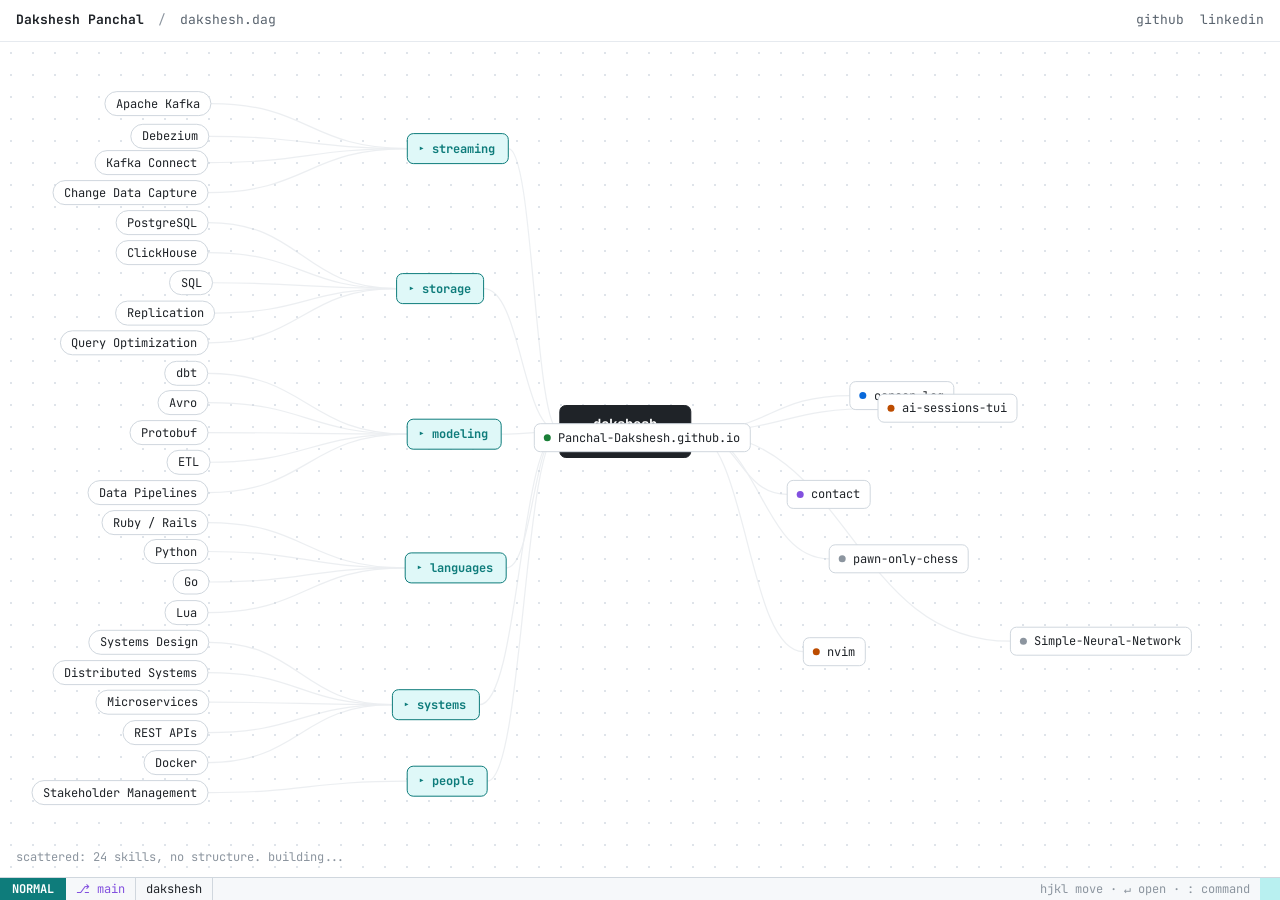
==== index.html @ 07efd490 "dakshesh.dag: skills graph portfolio, built from scratch" ====
<!doctype html>
<html lang="en">
<head>
  <meta charset="utf-8">
  <meta name="viewport" content="width=device-width, initial-scale=1">
  <title>dakshesh.dag</title>
  <meta name="description" content="Dakshesh Panchal, data engineer. Every skill is a source node, and they all end up in the same place.">
  <meta property="og:title" content="dakshesh.dag">
  <meta property="og:description" content="Every skill is a source node. They all end up in the same place.">
  <meta name="theme-color" content="#ffffff">
  <link rel="icon" href="data:image/svg+xml,<svg xmlns='http://www.w3.org/2000/svg' viewBox='0 0 16 16'><circle cx='3' cy='3' r='2' fill='%2357c7c7'/><circle cx='3' cy='13' r='2' fill='%2357c7c7'/><circle cx='13' cy='8' r='3' fill='%231f2328'/><path d='M4 4 L11 7.5 M4 12 L11 8.5' stroke='%231f2328' stroke-width='1.2'/></svg>">
  <link rel="preconnect" href="https://fonts.googleapis.com">
  <link rel="preconnect" href="https://fonts.gstatic.com" crossorigin>
  <link href="https://fonts.googleapis.com/css2?family=JetBrains+Mono:wght@400;500;700&display=swap" rel="stylesheet">
  <link rel="stylesheet" href="style.css">
</head>
<body>
  <header class="topbar">
    <div class="who">
      <span class="name">Dakshesh Panchal</span>
      <span class="sep">/</span>
      <span class="file">dakshesh.dag</span>
    </div>
    <nav class="links">
      <a href="https://github.com/Panchal-Dakshesh" target="_blank" rel="noopener">github</a>
      <a href="https://www.linkedin.com/in/dakshesh-panchal-227a901b6/" target="_blank" rel="noopener">linkedin</a>
    </nav>
  </header>

  <main id="stage" aria-label="Skills graph">
    <svg id="graph" role="img" aria-label="A graph of skills flowing into Dakshesh, and out into projects and career"></svg>
    <p class="caption" id="caption"></p>
  </main>

  <aside id="float" class="float" aria-live="polite" hidden>
    <div class="float-title"><span id="float-title"></span><button type="button" id="float-close" aria-label="Close">esc</button></div>
    <div class="float-body" id="float-body"></div>
  </aside>

  <footer class="statusline" id="statusline">
    <span class="mode" id="mode">NORMAL</span>
    <span class="seg branch">⎇ main</span>
    <span class="seg" id="sel">dakshesh</span>
    <span class="fill"></span>
    <span class="seg dim hint">hjkl move · ↵ open · : command</span>
    <button type="button" class="seg colon" id="colon-btn" aria-label="Open command line">:</button>
    <span class="seg pos" id="pos"></span>
  </footer>
  <form class="cmdline" id="cmdline" autocomplete="off" hidden>
    <label for="cmd">:</label><input id="cmd" spellcheck="false" autocapitalize="off" aria-label="command">
  </form>

  <noscript><p class="noscript">The graph needs JavaScript. The short version: data engineer, Postgres → Debezium → Kafka → ClickHouse. <a href="https://www.linkedin.com/in/dakshesh-panchal-227a901b6/">LinkedIn</a>.</p></noscript>

  <script src="data.js"></script>
  <script src="app.js"></script>
</body>
</html>
---- style.css ----
/* GitHub light, with a celeste accent. White only. :set background=dark is not supported. */
:root {
  --bg: #ffffff;
  --canvas: #f6f8fa;
  --fg: #1f2328;
  --muted: #59636e;
  --faint: #8c959f;
  --border: #d0d7de;
  --border-soft: #e6eaef;
  --dot: #dfe4ea;

  --celeste: #b8f0f0;
  --celeste-2: #dff8f8;
  --celeste-ink: #0e7c7b;

  --blue: #0969da;
  --green: #1a7f37;
  --purple: #8250df;
  --orange: #bc4c00;

  --mono: "JetBrains Mono", ui-monospace, SFMono-Regular, Menlo, Consolas, monospace;
  --sans: -apple-system, BlinkMacSystemFont, "Segoe UI", "Noto Sans", Helvetica, Arial, sans-serif;
}

* { box-sizing: border-box; }
html, body { margin: 0; height: 100%; }
body {
  background: var(--bg);
  color: var(--fg);
  font: 14px/1.6 var(--sans);
  display: flex;
  flex-direction: column;
  overflow: hidden;
}
a { color: var(--blue); text-decoration: none; }
a:hover { text-decoration: underline; }
::selection { background: var(--celeste); }

/* top bar */
.topbar {
  display: flex;
  align-items: center;
  justify-content: space-between;
  gap: 12px;
  padding: 10px 16px;
  border-bottom: 1px solid var(--border-soft);
  font-family: var(--mono);
  font-size: 13px;
}
.topbar .name { font-weight: 700; }
.topbar .sep { color: var(--faint); margin: 0 6px; }
.topbar .file { color: var(--muted); }
.topbar .links { display: flex; gap: 16px; }
.topbar .links a { color: var(--muted); }
.topbar .links a:hover { color: var(--blue); text-decoration: none; }

/* stage */
#stage {
  flex: 1;
  min-height: 0;
  position: relative;
  background-color: var(--bg);
  background-image: radial-gradient(var(--dot) 1px, transparent 1px);
  background-size: 22px 22px;
  overflow: auto;
}
#graph { display: block; width: 100%; height: 100%; }
.caption {
  position: absolute;
  left: 16px;
  bottom: 10px;
  margin: 0;
  font-family: var(--mono);
  font-size: 12px;
  color: var(--faint);
  pointer-events: none;
}

/* graph */
.edge { fill: none; stroke: var(--border); stroke-width: 1.2; transition: stroke .2s, opacity .2s; }
.edge.hot { stroke: var(--celeste-ink); stroke-width: 1.6; }
.packet { fill: var(--celeste-ink); }
.node { cursor: pointer; transition: opacity .2s; }
.node rect { fill: var(--bg); stroke: var(--border); stroke-width: 1; transition: stroke .15s, fill .15s; }
.node text { font-family: var(--mono); font-size: 12px; fill: var(--fg); pointer-events: none; }
.node .sub { font-size: 10.5px; fill: var(--muted); }
.node:hover rect, .node.sel rect { stroke: var(--celeste-ink); }
.node.sel rect { stroke-width: 2; }

.node.k-group rect { fill: var(--celeste-2); stroke: var(--celeste-ink); }
.node.k-group text { font-weight: 700; fill: var(--celeste-ink); }
.node.k-core rect { fill: var(--fg); stroke: var(--fg); }
.node.k-core text { fill: #ffffff; font-weight: 700; font-size: 14px; }
.node.k-core .sub { fill: var(--celeste); font-size: 11px; font-weight: 400; }
.node.k-core.sel rect, .node.k-core:hover rect { stroke: var(--celeste-ink); stroke-width: 3; }
.node.k-out rect { stroke-dasharray: 0; }
.node.k-out .dotc { r: 3.5; }
.node.k-out.s-live .dotc { fill: var(--green); }
.node.k-out.s-building .dotc { fill: var(--orange); }
.node.k-out.s-archived .dotc { fill: var(--faint); }
.node.k-out.s-career .dotc { fill: var(--blue); }
.node.k-out.s-contact .dotc { fill: var(--purple); }

svg.focus .node:not(.hot) { opacity: .28; }
svg.focus .edge:not(.hot) { opacity: .25; }
svg.search .node.k-skill:not(.match) { opacity: .25; }

/* floating window (nvim float) */
.float {
  position: fixed;
  right: 18px;
  top: 64px;
  width: min(400px, calc(100vw - 32px));
  max-height: calc(100vh - 130px);
  display: flex;
  flex-direction: column;
  background: var(--bg);
  border: 1px solid var(--fg);
  border-radius: 6px;
  box-shadow: 0 8px 24px rgba(140, 149, 159, .25);
  z-index: 5;
  animation: pop .16s ease-out;
}
.float[hidden] { display: none; }
@keyframes pop { from { opacity: 0; transform: translateY(6px); } to { opacity: 1; transform: none; } }
.float-title {
  display: flex;
  justify-content: space-between;
  align-items: center;
  padding: 6px 10px 6px 12px;
  border-bottom: 1px solid var(--border);
  font-family: var(--mono);
  font-size: 12px;
  font-weight: 700;
}
.float-title button {
  font: 11px var(--mono);
  color: var(--muted);
  background: var(--canvas);
  border: 1px solid var(--border);
  border-radius: 4px;
  padding: 1px 6px;
  cursor: pointer;
}
.float-body { padding: 14px 16px 16px; overflow-y: auto; }
.float-body h2 { font-size: 20px; margin: 0 0 2px; }
.float-body h3 { font: 700 11px var(--mono); text-transform: uppercase; letter-spacing: .06em; color: var(--muted); margin: 16px 0 6px; }
.float-body p { margin: 0 0 10px; }
.float-body .lede { font-family: var(--mono); font-size: 13px; color: var(--celeste-ink); background: var(--celeste-2); border-left: 3px solid var(--celeste-ink); padding: 8px 10px; margin: 8px 0 12px; }
.float-body .meta { font-family: var(--mono); font-size: 12px; color: var(--muted); }
.pills { display: flex; flex-wrap: wrap; gap: 6px; }
.pill {
  font: 12px var(--mono);
  border: 1px solid var(--border);
  border-radius: 999px;
  padding: 1px 10px;
  background: var(--bg);
  cursor: pointer;
  color: var(--fg);
}
.pill:hover { border-color: var(--celeste-ink); color: var(--celeste-ink); }
.log { list-style: none; margin: 0; padding: 0; font: 12.5px/1.5 var(--mono); }
.log li { display: grid; grid-template-columns: 58px 62px 1fr; gap: 8px; padding: 5px 0; border-bottom: 1px dashed var(--border-soft); }
.log .sha { color: var(--orange); }
.log .ts { color: var(--faint); }
.log .head { color: var(--green); font-weight: 700; }
.log .co { color: var(--muted); }
.kv { font: 12.5px/1.8 var(--mono); }
.kv b { display: inline-block; width: 84px; color: var(--muted); font-weight: 400; }

/* nvim statusline */
.statusline {
  display: flex;
  align-items: stretch;
  font: 12px/22px var(--mono);
  background: var(--canvas);
  border-top: 1px solid var(--border);
  white-space: nowrap;
  overflow: hidden;
}
.statusline .mode { background: var(--celeste-ink); color: #fff; font-weight: 700; padding: 0 12px; }
.statusline .mode.cmd { background: var(--purple); }
.statusline .seg { padding: 0 10px; border-right: 1px solid var(--border); }
.statusline .branch { color: var(--purple); }
.statusline .fill { flex: 1; }
.statusline .dim { color: var(--faint); border-right: 0; }
.statusline .pos { background: var(--celeste); color: var(--celeste-ink); border-right: 0; }
.statusline .colon { display: none; font: inherit; background: none; border: 0; border-left: 1px solid var(--border); cursor: pointer; color: var(--fg); }
.cmdline {
  display: flex;
  align-items: center;
  font: 13px/24px var(--mono);
  padding: 0 10px;
  background: var(--bg);
}
.cmdline[hidden] { display: none; }
.cmdline input { flex: 1; border: 0; outline: 0; font: inherit; color: var(--fg); background: transparent; caret-color: var(--celeste-ink); }
.msg { padding: 0 10px; font: 12px/22px var(--mono); color: var(--muted); }
.noscript { padding: 16px; }

@media (max-width: 760px) {
  body { font-size: 14px; }
  .topbar .sep, .topbar .file { display: none; }
  .statusline .hint, .statusline .branch { display: none; }
  .statusline .colon { display: block; }
  .float {
    left: 0; right: 0; bottom: 0; top: auto;
    width: 100%;
    max-height: 70vh;
    border-radius: 12px 12px 0 0;
    border-bottom: 0;
  }
  .caption { position: static; padding: 6px 16px 12px; }
}

@media (prefers-reduced-motion: reduce) {
  .float { animation: none; }
}
.node:focus { outline: none; }
@media (max-width: 760px) { .edge { stroke: var(--border-soft); } }
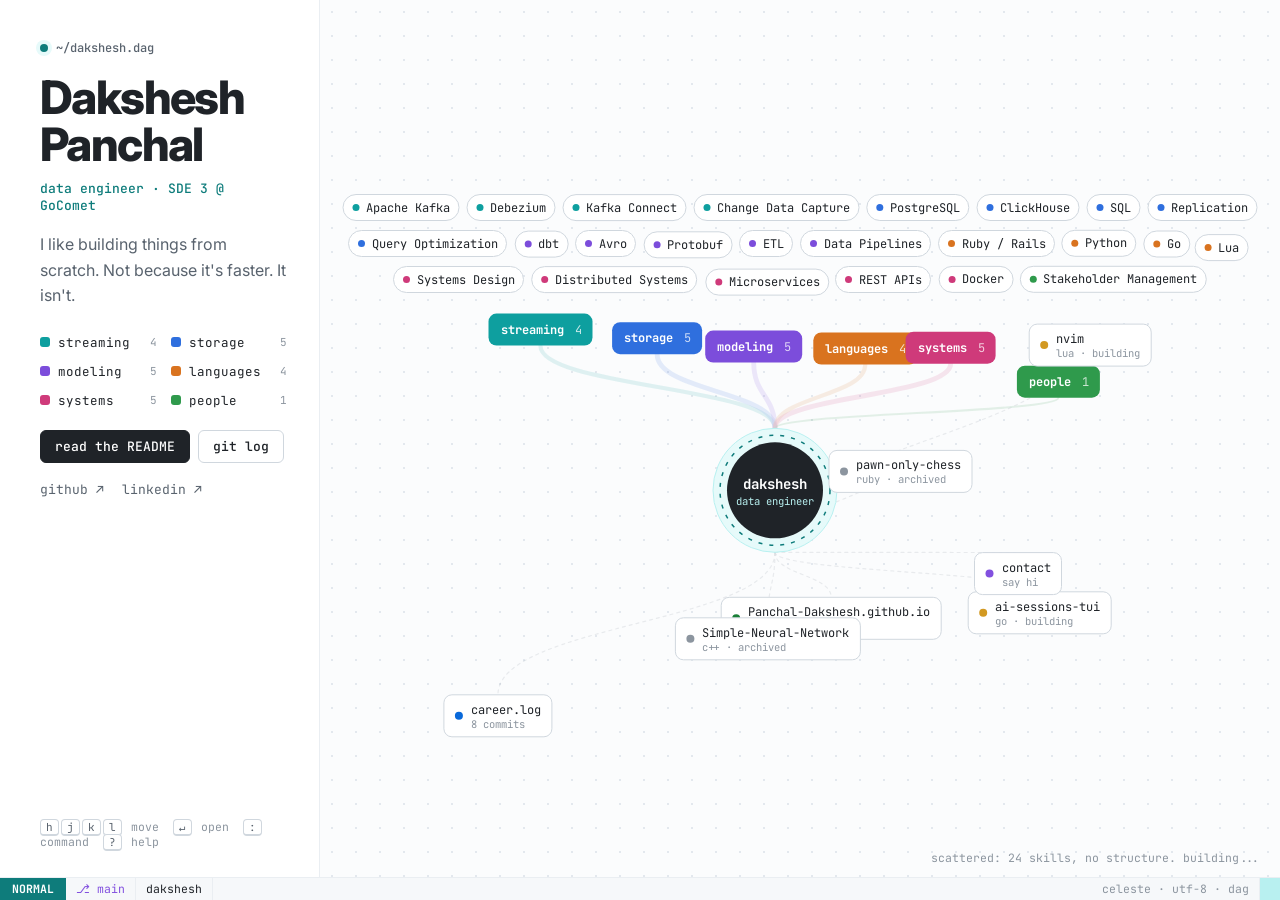
==== commit 18d7a7b9: "Redesign: hero panel, colour-coded skill groups, core node" ====
--- a/index.html
+++ b/index.html
@@ -3,34 +3,45 @@
 <head>
   <meta charset="utf-8">
   <meta name="viewport" content="width=device-width, initial-scale=1">
-  <title>dakshesh.dag</title>
+  <title>Dakshesh Panchal · dakshesh.dag</title>
   <meta name="description" content="Dakshesh Panchal, data engineer. Every skill is a source node, and they all end up in the same place.">
-  <meta property="og:title" content="dakshesh.dag">
+  <meta property="og:title" content="Dakshesh Panchal · dakshesh.dag">
   <meta property="og:description" content="Every skill is a source node. They all end up in the same place.">
   <meta name="theme-color" content="#ffffff">
-  <link rel="icon" href="data:image/svg+xml,<svg xmlns='http://www.w3.org/2000/svg' viewBox='0 0 16 16'><circle cx='3' cy='3' r='2' fill='%2357c7c7'/><circle cx='3' cy='13' r='2' fill='%2357c7c7'/><circle cx='13' cy='8' r='3' fill='%231f2328'/><path d='M4 4 L11 7.5 M4 12 L11 8.5' stroke='%231f2328' stroke-width='1.2'/></svg>">
+  <link rel="icon" href="data:image/svg+xml,<svg xmlns='http://www.w3.org/2000/svg' viewBox='0 0 16 16'><circle cx='3' cy='3' r='2' fill='%230e9f9f'/><circle cx='3' cy='13' r='2' fill='%237c4ddb'/><circle cx='12' cy='8' r='3.5' fill='%231f2328'/><path d='M4.5 3.5 C8 3.5 8 8 9 8 M4.5 12.5 C8 12.5 8 8 9 8' stroke='%2359636e' fill='none' stroke-width='1'/></svg>">
   <link rel="preconnect" href="https://fonts.googleapis.com">
   <link rel="preconnect" href="https://fonts.gstatic.com" crossorigin>
-  <link href="https://fonts.googleapis.com/css2?family=JetBrains+Mono:wght@400;500;700&display=swap" rel="stylesheet">
+  <link href="https://fonts.googleapis.com/css2?family=Inter:wght@400;500;600;800&family=JetBrains+Mono:wght@400;500;700&display=swap" rel="stylesheet">
   <link rel="stylesheet" href="style.css">
 </head>
 <body>
-  <header class="topbar">
-    <div class="who">
-      <span class="name">Dakshesh Panchal</span>
-      <span class="sep">/</span>
-      <span class="file">dakshesh.dag</span>
-    </div>
-    <nav class="links">
-      <a href="https://github.com/Panchal-Dakshesh" target="_blank" rel="noopener">github</a>
-      <a href="https://www.linkedin.com/in/dakshesh-panchal-227a901b6/" target="_blank" rel="noopener">linkedin</a>
-    </nav>
-  </header>
+  <div class="layout">
+    <aside class="hero">
+      <div class="kicker"><span class="dot"></span> ~/dakshesh.dag</div>
+      <h1>Dakshesh<br>Panchal</h1>
+      <p class="role" id="role"></p>
+      <p class="intro" id="intro"></p>
 
-  <main id="stage" aria-label="Skills graph">
-    <svg id="graph" role="img" aria-label="A graph of skills flowing into Dakshesh, and out into projects and career"></svg>
-    <p class="caption" id="caption"></p>
-  </main>
+      <div class="legend" id="legend" aria-label="Skill groups"></div>
+
+      <div class="actions">
+        <button type="button" class="btn primary" data-open="core">read the README</button>
+        <button type="button" class="btn" data-open="o:career">git log</button>
+      </div>
+
+      <nav class="links">
+        <a href="https://github.com/Panchal-Dakshesh" target="_blank" rel="noopener">github ↗</a>
+        <a href="https://www.linkedin.com/in/dakshesh-panchal-227a901b6/" target="_blank" rel="noopener">linkedin ↗</a>
+      </nav>
+
+      <p class="keys"><kbd>h</kbd><kbd>j</kbd><kbd>k</kbd><kbd>l</kbd> move &nbsp;<kbd>↵</kbd> open &nbsp;<kbd>:</kbd> command &nbsp;<kbd>?</kbd> help</p>
+    </aside>
+
+    <main id="stage" aria-label="Skills graph">
+      <svg id="graph" role="img" aria-label="A graph of skills flowing into Dakshesh, and out into projects and career"></svg>
+      <p class="caption" id="caption"></p>
+    </main>
+  </div>
 
   <aside id="float" class="float" aria-live="polite" hidden>
     <div class="float-title"><span id="float-title"></span><button type="button" id="float-close" aria-label="Close">esc</button></div>
@@ -42,7 +53,7 @@
     <span class="seg branch">⎇ main</span>
     <span class="seg" id="sel">dakshesh</span>
     <span class="fill"></span>
-    <span class="seg dim hint">hjkl move · ↵ open · : command</span>
+    <span class="seg dim hint">celeste · utf-8 · dag</span>
     <button type="button" class="seg colon" id="colon-btn" aria-label="Open command line">:</button>
     <span class="seg pos" id="pos"></span>
   </footer>
--- a/style.css
+++ b/style.css
@@ -1,4 +1,4 @@
-/* GitHub light, with a celeste accent. White only. :set background=dark is not supported. */
+/* GitHub light + a celeste accent. White only. :set background=dark is not supported. */
 :root {
   --bg: #ffffff;
   --canvas: #f6f8fa;
@@ -6,11 +6,11 @@
   --muted: #59636e;
   --faint: #8c959f;
   --border: #d0d7de;
-  --border-soft: #e6eaef;
-  --dot: #dfe4ea;
+  --border-soft: #eaeef2;
+  --dot: #e3e8ee;
 
   --celeste: #b8f0f0;
-  --celeste-2: #dff8f8;
+  --celeste-2: #e6fafa;
   --celeste-ink: #0e7c7b;
 
   --blue: #0969da;
@@ -19,7 +19,7 @@
   --orange: #bc4c00;
 
   --mono: "JetBrains Mono", ui-monospace, SFMono-Regular, Menlo, Consolas, monospace;
-  --sans: -apple-system, BlinkMacSystemFont, "Segoe UI", "Noto Sans", Helvetica, Arial, sans-serif;
+  --sans: "Inter", -apple-system, BlinkMacSystemFont, "Segoe UI", Helvetica, Arial, sans-serif;
 }
 
 * { box-sizing: border-box; }
@@ -27,194 +27,276 @@
 body {
   background: var(--bg);
   color: var(--fg);
-  font: 14px/1.6 var(--sans);
+  font: 15px/1.6 var(--sans);
   display: flex;
   flex-direction: column;
   overflow: hidden;
+  -webkit-font-smoothing: antialiased;
 }
 a { color: var(--blue); text-decoration: none; }
 a:hover { text-decoration: underline; }
 ::selection { background: var(--celeste); }
-
-/* top bar */
-.topbar {
-  display: flex;
-  align-items: center;
-  justify-content: space-between;
-  gap: 12px;
-  padding: 10px 16px;
-  border-bottom: 1px solid var(--border-soft);
-  font-family: var(--mono);
-  font-size: 13px;
-}
-.topbar .name { font-weight: 700; }
-.topbar .sep { color: var(--faint); margin: 0 6px; }
-.topbar .file { color: var(--muted); }
-.topbar .links { display: flex; gap: 16px; }
-.topbar .links a { color: var(--muted); }
-.topbar .links a:hover { color: var(--blue); text-decoration: none; }
-
-/* stage */
-#stage {
+button { font: inherit; }
+
+.layout {
   flex: 1;
   min-height: 0;
+  display: grid;
+  grid-template-columns: minmax(300px, 25%) 1fr;
+}
+
+/* ------------------------------------------------ hero */
+.hero {
+  padding: 40px 32px 28px 40px;
+  display: flex;
+  flex-direction: column;
+  gap: 18px;
+  border-right: 1px solid var(--border-soft);
+  overflow-y: auto;
+  background: var(--bg);
+}
+.kicker {
+  font: 500 12px var(--mono);
+  color: var(--muted);
+  display: flex;
+  align-items: center;
+  gap: 8px;
+}
+.kicker .dot {
+  width: 8px; height: 8px; border-radius: 50%;
+  background: var(--celeste-ink);
+  box-shadow: 0 0 0 4px var(--celeste-2);
+  animation: beat 2.4s ease-in-out infinite;
+}
+@keyframes beat { 50% { box-shadow: 0 0 0 7px var(--celeste-2); } }
+.hero h1 {
+  font-size: clamp(38px, 3.6vw, 56px);
+  line-height: 1.02;
+  letter-spacing: -0.035em;
+  font-weight: 800;
+  margin: 0;
+}
+.role { font: 500 13px var(--mono); color: var(--celeste-ink); margin: -6px 0 0; }
+.intro { font-size: 16px; color: var(--muted); margin: 0; max-width: 34ch; }
+
+.legend { display: grid; grid-template-columns: 1fr 1fr; gap: 6px 14px; margin-top: 4px; }
+.legend button {
+  display: flex; align-items: center; gap: 8px;
+  background: none; border: 0; padding: 3px 0; cursor: pointer;
+  font: 12.5px var(--mono); color: var(--fg); text-align: left;
+}
+.legend button:hover span:last-child { text-decoration: underline; text-underline-offset: 3px; }
+.legend i { width: 10px; height: 10px; border-radius: 3px; background: var(--c); flex: none; }
+.legend small { color: var(--faint); font-size: 11px; margin-left: auto; }
+
+.actions { display: flex; gap: 8px; flex-wrap: wrap; }
+.btn {
+  font: 500 13px var(--mono);
+  padding: 7px 14px;
+  border-radius: 6px;
+  border: 1px solid var(--border);
+  background: var(--bg);
+  color: var(--fg);
+  cursor: pointer;
+  transition: border-color .15s, background .15s;
+}
+.btn:hover { border-color: var(--fg); }
+.btn.primary { background: var(--fg); border-color: var(--fg); color: #fff; }
+.btn.primary:hover { background: #000; }
+
+.links { display: flex; gap: 18px; font: 13px var(--mono); }
+.links a { color: var(--muted); }
+.links a:hover { color: var(--celeste-ink); text-decoration: none; }
+
+.keys { margin: auto 0 0; font: 11.5px var(--mono); color: var(--faint); }
+kbd {
+  font: 11px var(--mono);
+  border: 1px solid var(--border);
+  border-bottom-width: 2px;
+  border-radius: 4px;
+  padding: 0 5px;
+  margin-right: 2px;
+  color: var(--muted);
+  background: var(--bg);
+}
+
+/* ------------------------------------------------ stage */
+#stage {
   position: relative;
-  background-color: var(--bg);
+  min-height: 0;
+  overflow: auto;
+  background-color: #fbfcfd;
   background-image: radial-gradient(var(--dot) 1px, transparent 1px);
-  background-size: 22px 22px;
-  overflow: auto;
+  background-size: 24px 24px;
 }
 #graph { display: block; width: 100%; height: 100%; }
 .caption {
   position: absolute;
-  left: 16px;
-  bottom: 10px;
+  right: 20px;
+  bottom: 12px;
   margin: 0;
-  font-family: var(--mono);
-  font-size: 12px;
+  font: 11.5px var(--mono);
   color: var(--faint);
   pointer-events: none;
 }
 
-/* graph */
-.edge { fill: none; stroke: var(--border); stroke-width: 1.2; transition: stroke .2s, opacity .2s; }
-.edge.hot { stroke: var(--celeste-ink); stroke-width: 1.6; }
-.packet { fill: var(--celeste-ink); }
+/* ------------------------------------------------ graph */
+.edge { fill: none; stroke: var(--c, var(--border)); stroke-opacity: .32; stroke-linecap: round; transition: stroke-opacity .2s, opacity .2s; }
+.edge.out { stroke: var(--faint); stroke-opacity: .45; stroke-dasharray: 3 4; }
+.edge.hot { stroke-opacity: .95; }
+.packet { fill: var(--c, var(--celeste-ink)); }
+
 .node { cursor: pointer; transition: opacity .2s; }
-.node rect { fill: var(--bg); stroke: var(--border); stroke-width: 1; transition: stroke .15s, fill .15s; }
+.node:focus { outline: none; }
 .node text { font-family: var(--mono); font-size: 12px; fill: var(--fg); pointer-events: none; }
-.node .sub { font-size: 10.5px; fill: var(--muted); }
-.node:hover rect, .node.sel rect { stroke: var(--celeste-ink); }
-.node.sel rect { stroke-width: 2; }
-
-.node.k-group rect { fill: var(--celeste-2); stroke: var(--celeste-ink); }
-.node.k-group text { font-weight: 700; fill: var(--celeste-ink); }
-.node.k-core rect { fill: var(--fg); stroke: var(--fg); }
-.node.k-core text { fill: #ffffff; font-weight: 700; font-size: 14px; }
-.node.k-core .sub { fill: var(--celeste); font-size: 11px; font-weight: 400; }
-.node.k-core.sel rect, .node.k-core:hover rect { stroke: var(--celeste-ink); stroke-width: 3; }
-.node.k-out rect { stroke-dasharray: 0; }
-.node.k-out .dotc { r: 3.5; }
+.node .sub { font-size: 10.5px; fill: var(--faint); }
+
+.node.k-skill rect { fill: var(--bg); stroke: var(--border); stroke-width: 1; transition: stroke .15s; }
+.node.k-skill .dotc { fill: var(--c); }
+.node.k-skill:hover rect, .node.k-skill.sel rect { stroke: var(--c); }
+.node.k-skill.sel rect { stroke-width: 1.8; }
+
+.node.k-group rect { fill: var(--c); stroke: none; }
+.node.k-group text { fill: #fff; font-weight: 700; }
+.node.k-group .count { fill: #fff; opacity: .75; font-weight: 400; }
+.node.k-group.sel rect, .node.k-group:hover rect { filter: drop-shadow(0 3px 6px rgba(31, 35, 40, .18)); }
+.node.k-group.sel .ring { stroke: var(--c); }
+.ring { fill: none; stroke: transparent; stroke-width: 2; }
+
+.node.k-core .halo { fill: var(--celeste-2); stroke: var(--celeste); stroke-width: 1; }
+.node.k-core .disc { fill: var(--fg); }
+.node.k-core text { fill: #fff; font-weight: 700; font-size: 14px; }
+.node.k-core .sub { fill: var(--celeste); font-size: 10.5px; font-weight: 400; }
+.node.k-core .spin { fill: none; stroke: var(--celeste-ink); stroke-width: 1.5; stroke-dasharray: 4 7; transform-box: fill-box; transform-origin: center; animation: spin 24s linear infinite; }
+@keyframes spin { to { transform: rotate(360deg); } }
+
+.node.k-out rect { fill: var(--bg); stroke: var(--border); transition: stroke .15s; }
+.node.k-out:hover rect, .node.k-out.sel rect { stroke: var(--fg); }
+.node.k-out .dotc { r: 4; }
 .node.k-out.s-live .dotc { fill: var(--green); }
-.node.k-out.s-building .dotc { fill: var(--orange); }
+.node.k-out.s-building .dotc { fill: #d29922; }
 .node.k-out.s-archived .dotc { fill: var(--faint); }
 .node.k-out.s-career .dotc { fill: var(--blue); }
 .node.k-out.s-contact .dotc { fill: var(--purple); }
 
-svg.focus .node:not(.hot) { opacity: .28; }
-svg.focus .edge:not(.hot) { opacity: .25; }
-svg.search .node.k-skill:not(.match) { opacity: .25; }
-
-/* floating window (nvim float) */
+svg.focus .node:not(.hot) { opacity: .22; }
+svg.focus .edge:not(.hot) { opacity: .12; }
+svg.search .node.k-skill:not(.match) { opacity: .2; }
+
+/* ------------------------------------------------ floating window */
 .float {
   position: fixed;
-  right: 18px;
-  top: 64px;
-  width: min(400px, calc(100vw - 32px));
-  max-height: calc(100vh - 130px);
+  right: 20px;
+  top: 20px;
+  width: min(420px, calc(100vw - 32px));
+  max-height: calc(100vh - 70px);
   display: flex;
   flex-direction: column;
   background: var(--bg);
-  border: 1px solid var(--fg);
-  border-radius: 6px;
-  box-shadow: 0 8px 24px rgba(140, 149, 159, .25);
+  border: 1px solid var(--border);
+  border-radius: 10px;
+  box-shadow: 0 1px 0 rgba(31,35,40,.04), 0 16px 40px rgba(66, 74, 83, .18);
   z-index: 5;
   animation: pop .16s ease-out;
+  overflow: hidden;
 }
 .float[hidden] { display: none; }
-@keyframes pop { from { opacity: 0; transform: translateY(6px); } to { opacity: 1; transform: none; } }
+@keyframes pop { from { opacity: 0; transform: translateY(6px) scale(.99); } to { opacity: 1; transform: none; } }
 .float-title {
   display: flex;
   justify-content: space-between;
   align-items: center;
-  padding: 6px 10px 6px 12px;
-  border-bottom: 1px solid var(--border);
-  font-family: var(--mono);
-  font-size: 12px;
-  font-weight: 700;
+  padding: 8px 10px 8px 14px;
+  background: var(--canvas);
+  border-bottom: 1px solid var(--border-soft);
+  font: 500 12px var(--mono);
+  color: var(--muted);
 }
 .float-title button {
   font: 11px var(--mono);
   color: var(--muted);
-  background: var(--canvas);
+  background: var(--bg);
   border: 1px solid var(--border);
   border-radius: 4px;
-  padding: 1px 6px;
+  padding: 1px 7px;
   cursor: pointer;
 }
-.float-body { padding: 14px 16px 16px; overflow-y: auto; }
-.float-body h2 { font-size: 20px; margin: 0 0 2px; }
-.float-body h3 { font: 700 11px var(--mono); text-transform: uppercase; letter-spacing: .06em; color: var(--muted); margin: 16px 0 6px; }
-.float-body p { margin: 0 0 10px; }
-.float-body .lede { font-family: var(--mono); font-size: 13px; color: var(--celeste-ink); background: var(--celeste-2); border-left: 3px solid var(--celeste-ink); padding: 8px 10px; margin: 8px 0 12px; }
-.float-body .meta { font-family: var(--mono); font-size: 12px; color: var(--muted); }
+.float-body { padding: 18px 20px 20px; overflow-y: auto; }
+.float-body h2 { font-size: 24px; letter-spacing: -0.02em; line-height: 1.15; margin: 0 0 4px; }
+.float-body h3 { font: 700 10.5px var(--mono); text-transform: uppercase; letter-spacing: .08em; color: var(--faint); margin: 18px 0 8px; }
+.float-body p { margin: 0 0 10px; color: #3d444d; }
+.float-body .lede { font: 13px/1.55 var(--mono); color: var(--celeste-ink); background: var(--celeste-2); border-radius: 6px; padding: 10px 12px; margin: 10px 0 14px; }
+.float-body .meta { font: 12px var(--mono); color: var(--muted); }
+.swatch { display: inline-block; width: 10px; height: 10px; border-radius: 3px; background: var(--c); margin-right: 6px; vertical-align: 0; }
 .pills { display: flex; flex-wrap: wrap; gap: 6px; }
 .pill {
   font: 12px var(--mono);
   border: 1px solid var(--border);
   border-radius: 999px;
-  padding: 1px 10px;
+  padding: 2px 10px;
   background: var(--bg);
   cursor: pointer;
   color: var(--fg);
 }
-.pill:hover { border-color: var(--celeste-ink); color: var(--celeste-ink); }
+.pill:hover { border-color: var(--c, var(--celeste-ink)); color: var(--c, var(--celeste-ink)); }
 .log { list-style: none; margin: 0; padding: 0; font: 12.5px/1.5 var(--mono); }
-.log li { display: grid; grid-template-columns: 58px 62px 1fr; gap: 8px; padding: 5px 0; border-bottom: 1px dashed var(--border-soft); }
+.log li { display: grid; grid-template-columns: 62px 64px 1fr; gap: 8px; padding: 6px 0; border-bottom: 1px solid var(--border-soft); }
 .log .sha { color: var(--orange); }
 .log .ts { color: var(--faint); }
 .log .head { color: var(--green); font-weight: 700; }
 .log .co { color: var(--muted); }
-.kv { font: 12.5px/1.8 var(--mono); }
-.kv b { display: inline-block; width: 84px; color: var(--muted); font-weight: 400; }
-
-/* nvim statusline */
+.kv { font: 12.5px/1.9 var(--mono); }
+.kv b { display: inline-block; width: 84px; color: var(--faint); font-weight: 400; }
+
+/* ------------------------------------------------ nvim statusline */
 .statusline {
   display: flex;
   align-items: stretch;
-  font: 12px/22px var(--mono);
+  font: 11.5px/22px var(--mono);
   background: var(--canvas);
-  border-top: 1px solid var(--border);
+  border-top: 1px solid var(--border-soft);
   white-space: nowrap;
   overflow: hidden;
 }
 .statusline .mode { background: var(--celeste-ink); color: #fff; font-weight: 700; padding: 0 12px; }
 .statusline .mode.cmd { background: var(--purple); }
-.statusline .seg { padding: 0 10px; border-right: 1px solid var(--border); }
+.statusline .seg { padding: 0 10px; border-right: 1px solid var(--border-soft); color: var(--muted); }
 .statusline .branch { color: var(--purple); }
+.statusline #sel { color: var(--fg); }
 .statusline .fill { flex: 1; }
-.statusline .dim { color: var(--faint); border-right: 0; }
+.statusline .dim { color: var(--faint); }
 .statusline .pos { background: var(--celeste); color: var(--celeste-ink); border-right: 0; }
-.statusline .colon { display: none; font: inherit; background: none; border: 0; border-left: 1px solid var(--border); cursor: pointer; color: var(--fg); }
-.cmdline {
-  display: flex;
-  align-items: center;
-  font: 13px/24px var(--mono);
-  padding: 0 10px;
-  background: var(--bg);
-}
+.statusline .colon { display: none; background: none; border: 0; border-left: 1px solid var(--border-soft); cursor: pointer; color: var(--fg); }
+.cmdline { display: flex; align-items: center; font: 13px/26px var(--mono); padding: 0 10px; background: var(--bg); border-top: 1px solid var(--border-soft); }
 .cmdline[hidden] { display: none; }
 .cmdline input { flex: 1; border: 0; outline: 0; font: inherit; color: var(--fg); background: transparent; caret-color: var(--celeste-ink); }
-.msg { padding: 0 10px; font: 12px/22px var(--mono); color: var(--muted); }
+.msg { padding: 0 12px; font: 12px/24px var(--mono); color: var(--muted); border-top: 1px solid var(--border-soft); }
 .noscript { padding: 16px; }
 
-@media (max-width: 760px) {
-  body { font-size: 14px; }
-  .topbar .sep, .topbar .file { display: none; }
+/* ------------------------------------------------ small screens */
+@media (max-width: 900px) {
+  body { overflow: auto; height: auto; display: block; }
+  html { height: auto; }
+  .layout { display: block; }
+  .hero { padding: 28px 16px 20px; border-right: 0; border-bottom: 1px solid var(--border-soft); }
+  .hero h1 { font-size: 42px; }
+  .keys { display: none; }
+  #stage { overflow: visible; }
+  .caption { position: static; padding: 8px 16px 16px; }
+  .statusline { position: sticky; bottom: 0; }
   .statusline .hint, .statusline .branch { display: none; }
   .statusline .colon { display: block; }
   .float {
     left: 0; right: 0; bottom: 0; top: auto;
     width: 100%;
-    max-height: 70vh;
-    border-radius: 12px 12px 0 0;
+    max-height: 72vh;
+    border-radius: 14px 14px 0 0;
     border-bottom: 0;
   }
-  .caption { position: static; padding: 6px 16px 12px; }
 }
 
 @media (prefers-reduced-motion: reduce) {
-  .float { animation: none; }
-}
-.node:focus { outline: none; }
-@media (max-width: 760px) { .edge { stroke: var(--border-soft); } }
+  .float, .kicker .dot, .node.k-core .spin { animation: none; }
+}
+svg.portrait .edge.s2g { opacity: 0; }
+svg.portrait .edge.s2g.hot { opacity: 1; }
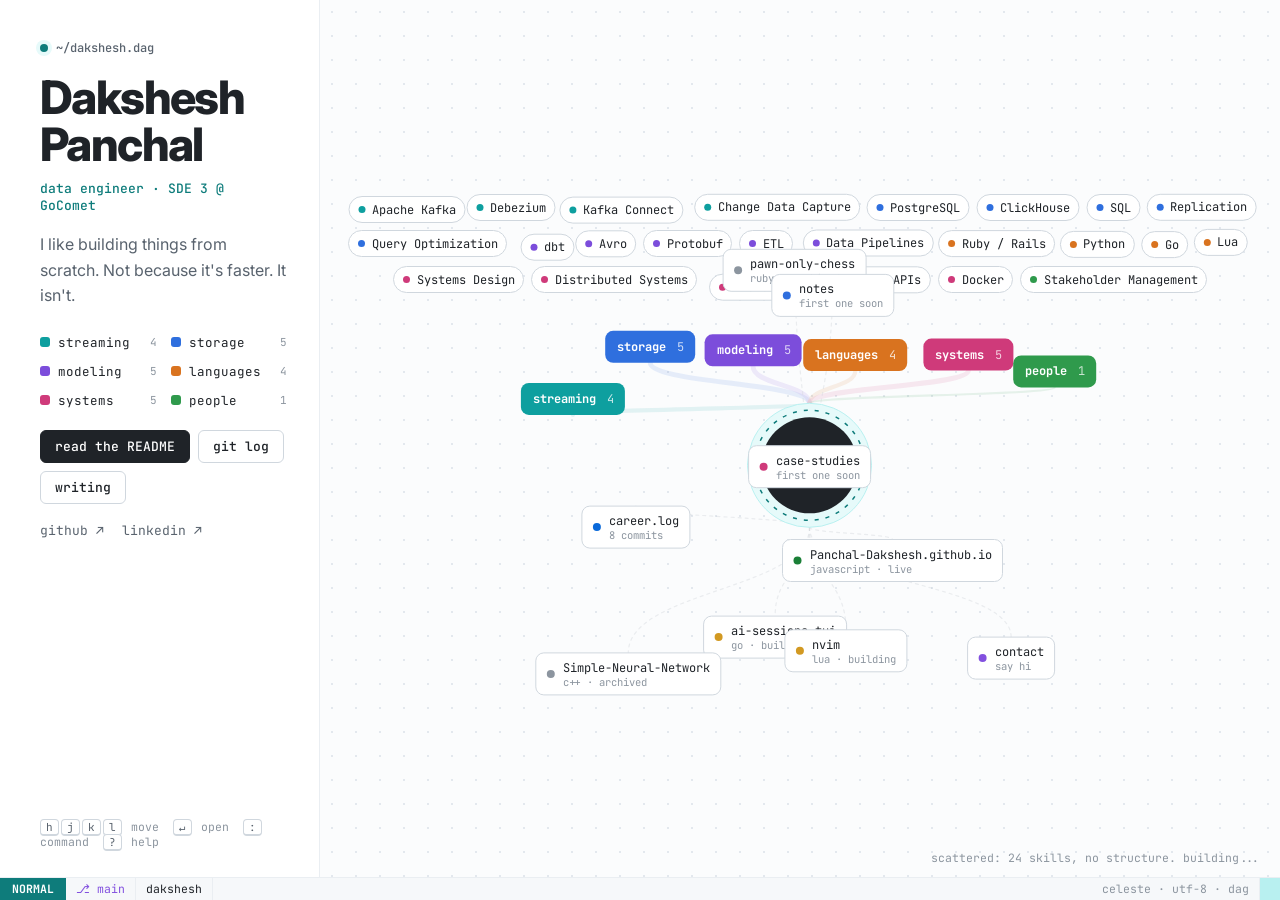
==== commit 024608ea: "Add writing: case studies and notes, markdown renderer, post templates" ====
--- a/index.html
+++ b/index.html
@@ -27,6 +27,7 @@
       <div class="actions">
         <button type="button" class="btn primary" data-open="core">read the README</button>
         <button type="button" class="btn" data-open="o:career">git log</button>
+        <a class="btn" href="writing.html">writing</a>
       </div>
 
       <nav class="links">
@@ -64,6 +65,7 @@
   <noscript><p class="noscript">The graph needs JavaScript. The short version: data engineer, Postgres → Debezium → Kafka → ClickHouse. <a href="https://www.linkedin.com/in/dakshesh-panchal-227a901b6/">LinkedIn</a>.</p></noscript>
 
   <script src="data.js"></script>
+  <script src="posts.js"></script>
   <script src="app.js"></script>
 </body>
 </html>
--- a/style.css
+++ b/style.css
@@ -100,7 +100,8 @@
   cursor: pointer;
   transition: border-color .15s, background .15s;
 }
-.btn:hover { border-color: var(--fg); }
+.btn:hover { border-color: var(--fg); text-decoration: none; }
+a.btn { display: inline-block; }
 .btn.primary { background: var(--fg); border-color: var(--fg); color: #fff; }
 .btn.primary:hover { background: #000; }
 
@@ -178,6 +179,8 @@
 .node.k-out.s-archived .dotc { fill: var(--faint); }
 .node.k-out.s-career .dotc { fill: var(--blue); }
 .node.k-out.s-contact .dotc { fill: var(--purple); }
+.node.k-out.s-cases .dotc { fill: #cf3a7a; }
+.node.k-out.s-notes .dotc { fill: #2f6fde; }
 
 svg.focus .node:not(.hot) { opacity: .22; }
 svg.focus .edge:not(.hot) { opacity: .12; }
